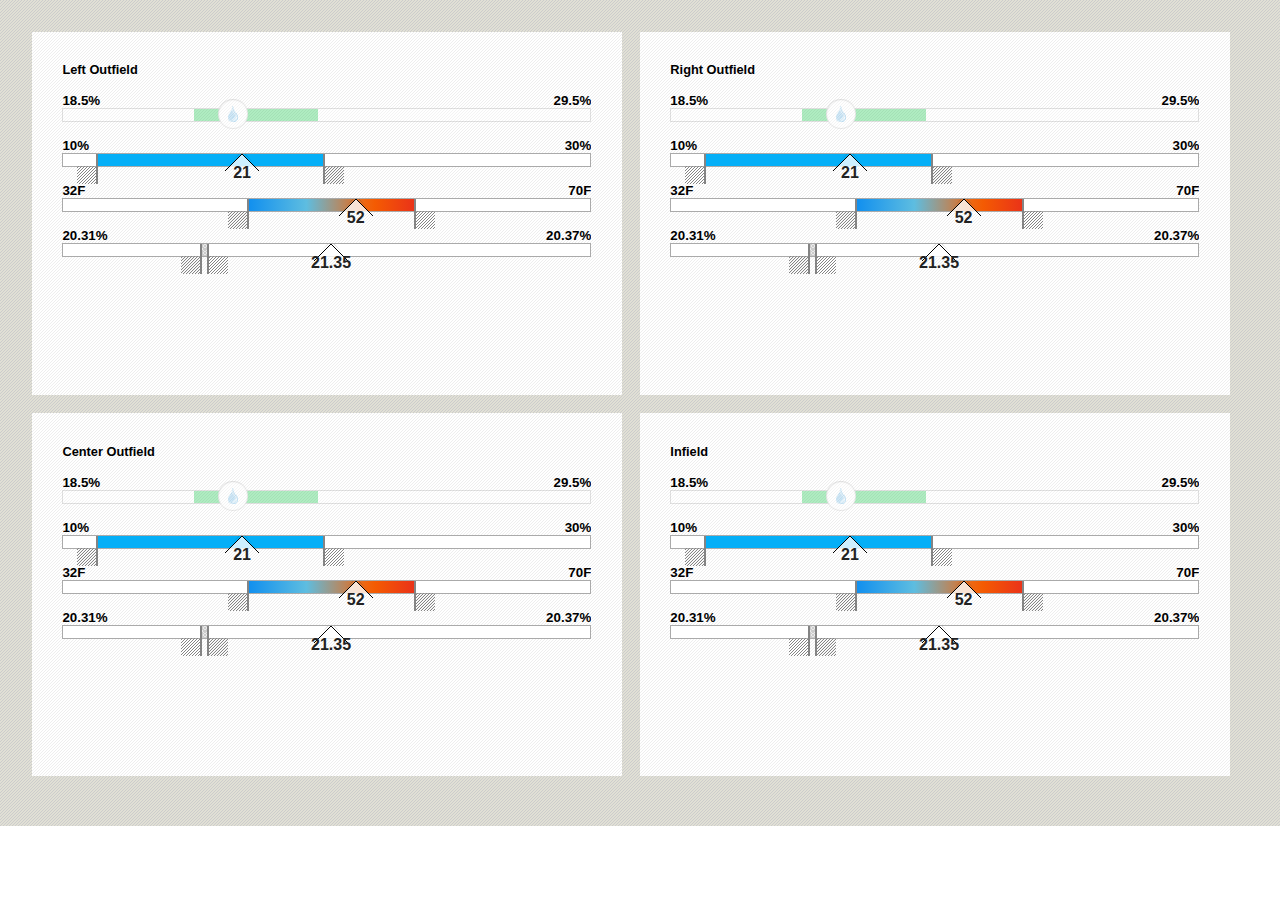
==== thresholds.html @ c93168d0 "first commit" ====
<!DOCTYPE html> 
<html lang='en'> 
<head>
  <meta charset='utf-8' /> 
  <title>charts</title>
  <style type='text/css'>

    body {margin:0; padding: 0;font-size: 100%; font-family: Helvetica, Arial, 'san-serif';}
        
    #container {width: 95%;padding: 2.5% ;background: #ccc url('/images/l_dark.png'); overflow: auto;}
    


    .sensor_thresholds {width: 43.5%;margin: 0 1.5% 1.5% 0; padding: 2.5% 2.5% 10%;background: #eee url('/images/l.png');float:left;}

    @media screen and (max-width: 700px) {
    .sensor_thresholds {width: 95%;margin: 0 0 1.5%; padding: 2.5% 2.5% 10%;float:none;}
    }

    .sensor_thresholds h2 {font-size: .8em; margin: 0;}
    .sensor_thresholds .threshold,
    .sensor_thresholds .controller {margin: 16px 0;}

    .sensor_thresholds input {width: 50%; margin:0; padding: 0;display: block; float:left;border: 0; font-weight: bold;background-color:transparent;}
    .sensor_thresholds .controller_slider input {padding: 0 0 10px;}
    .sensor_thresholds input.below {text-align: left;}
    .sensor_thresholds input.above {text-align: right;}
    .sensor_thresholds .slider {clear:both;}



    /* Slider Colors */
    .sensor_thresholds .moisture_slider .ui-slider-range {background: #05AFF7;}
    .sensor_thresholds .temperature_slider .ui-slider-range {
      background: #d8fbff;
      background: -moz-linear-gradient(left, #d8fbff 0%, #2cc5e0 26%, #c1ea59 52%, #f28500 79%, #e85719 99%);
      background: -webkit-gradient(linear, left top, right top, color-stop(0%,#d8fbff), color-stop(26%,#2cc5e0), color-stop(52%,#c1ea59), color-stop(79%,#f28500), color-stop(99%,#e85719));
      background: -webkit-linear-gradient(left, #d8fbff 0%,#2cc5e0 26%,#c1ea59 52%,#f28500 79%,#e85719 99%);
      background: -o-linear-gradient(left, #d8fbff 0%,#2cc5e0 26%,#c1ea59 52%,#f28500 79%,#e85719 99%);
      background: -ms-linear-gradient(left, #d8fbff 0%,#2cc5e0 26%,#c1ea59 52%,#f28500 79%,#e85719 99%);
      background: linear-gradient(to right, #d8fbff 0%,#2cc5e0 26%,#c1ea59 52%,#f28500 79%,#e85719 99%);
      filter: progid:DXImageTransform.Microsoft.gradient( startColorstr='#d8fbff', endColorstr='#e85719',GradientType=1 );
    }

    .sensor_thresholds .temperature_slider .ui-slider-range {
      background: #108fef;
background: -moz-linear-gradient(left, #108fef 0%, #5ebde0 35%, #ef6610 70%, #f45b02 76%, #ea3219 100%);
background: -webkit-gradient(linear, left top, right top, color-stop(0%,#108fef), color-stop(35%,#5ebde0), color-stop(70%,#ef6610), color-stop(76%,#f45b02), color-stop(100%,#ea3219));
background: -webkit-linear-gradient(left, #108fef 0%,#5ebde0 35%,#ef6610 70%,#f45b02 76%,#ea3219 100%);
background: -o-linear-gradient(left, #108fef 0%,#5ebde0 35%,#ef6610 70%,#f45b02 76%,#ea3219 100%);
background: -ms-linear-gradient(left, #108fef 0%,#5ebde0 35%,#ef6610 70%,#f45b02 76%,#ea3219 100%);
background: linear-gradient(to right, #108fef 0%,#5ebde0 35%,#ef6610 70%,#f45b02 76%,#ea3219 100%);
filter: progid:DXImageTransform.Microsoft.gradient( startColorstr='#108fef', endColorstr='#ea3219',GradientType=1 );

    }
    .sensor_thresholds .temperature_slider {background: rgba(255, 255, 255, 0.95);}
    

    .sensor_thresholds .salinity_slider {background: #fff;}
    .sensor_thresholds .salinity_slider .ui-slider-range {background: #ccc url('/images/salt.png') 0 4px;}

    /* Handle Icons */
    .sensor_thresholds .ui-slider-handle {cursor: move;}
    .sensor_thresholds .controller_slider .ui-slider-handle {
      top: -10px;
      margin-left: -20px;
    }
    .sensor_thresholds .controller_slider .ui-slider-handle {background: transparent url('/images/controller_drop.png') no-repeat;}
    .sensor_thresholds .controller_slider .ui-slider-handle.locked {background: transparent url('/images/controller_drop.png') no-repeat;}
    .sensor_thresholds .ui-slider-horizontal .ui-slider-handle.below {background: transparent url('/images/flag_l.png') no-repeat;}
    .sensor_thresholds .ui-slider-horizontal .ui-slider-handle.above {background: transparent url('/images/flag_r.png') no-repeat;}
    .sensor_thresholds .ui-slider-horizontal .ui-slider-handle.below.on {background: transparent url('/images/flag_l_o.png') no-repeat;}
    .sensor_thresholds .ui-slider-horizontal .ui-slider-handle.above.on {background: transparent url('/images/flag_r_o.png') no-repeat;}

    .sensor_thresholds .controller_slider .range_key {background: #1CC950;height: 12px;text-indent: -9999px; overflow: hidden;}

    /* Range Key */
    .range_key_container {position:relative;border:1px solid #ccc;height: 100px;}
    .range_key {background: #05AFF7;height: 10px;font-size: 8px;color: #fff;text-align:center;}

    /* Value Marker */
    .value_marker {width:40px;height:20px;padding:10px 0 0; font-size: 16px;text-align:center;font-weight: bold;background: url('/images/pinpoint3.png');}

  </style>

  <link rel="stylesheet" href="css/jqueryui.css" />
  <script type='text/javascript' src='/javascripts/inheritence.js'></script>
  <script type='text/javascript' src='/javascripts/jquery.js'></script>
  <script type='text/javascript' src='/javascripts/jquery-ui.js'></script>
  <script type='text/javascript' src='/javascripts/threshold.js'></script>
  <script type="text/javascript">

  $(document).ready(function(){
  
    var thresholds = new Thresholds('.sensor_thresholds');

  })

  </script>

</head>  

<body> 

<div id='container'>

  <div class='sensor_thresholds'>    
    <h2>Left Outfield</h2>

    <div class='controller'>
      <input type="text" class="controller_below below" /><input type="text" class="controller_above above" />
      <div class="controller_slider slider"></div>
    </div>

    <div class='range_key_container' style='display:none'></div>

    
    <div class='moisture_threshold threshold'>
      <input type="text" class="moisture_below below" /><input type="text" class="moisture_above above" />
      <div class="moisture_slider slider"></div>
    </div>

    <div class='temperature_threshold threshold'>
      <input type="text" class="temperature_below below" /><input type="text" class="temperature_above above" />
      <div class="temperature_slider slider"></div>
    </div>

    <div class='salinity_threshold threshold'>
      <input type="text" class="salinity_below below" /><input type="text" class="salinity_above above" />
      <div class="salinity_slider slider"></div>
    </div>

  </div>



  <div class='sensor_thresholds'>    
    <h2>Right Outfield</h2>

    <div class='controller'>
      <input type="text" class="controller_below below" /><input type="text" class="controller_above above" />
      <div class="controller_slider slider"></div>
    </div>

    <div class='range_key_container' style='display:none'></div>

    
    <div class='moisture_threshold threshold'>
      <input type="text" class="moisture_below below" /><input type="text" class="moisture_above above" />
      <div class="moisture_slider slider"></div>
    </div>

    <div class='temperature_threshold threshold'>
      <input type="text" class="temperature_below below" /><input type="text" class="temperature_above above" />
      <div class="temperature_slider slider"></div>
    </div>

    <div class='salinity_threshold threshold'>
      <input type="text" class="salinity_below below" /><input type="text" class="salinity_above above" />
      <div class="salinity_slider slider"></div>
    </div>

  </div>
  


  <div class='sensor_thresholds'>      
    <h2>Center Outfield</h2>

    <div class='controller'>
      <input type="text" class="controller_below below" /><input type="text" class="controller_above above" />
      <div class="controller_slider slider"></div>
    </div>

    <div class='range_key_container' style='display:none'></div>

    
    <div class='moisture_threshold threshold'>
      <input type="text" class="moisture_below below" /><input type="text" class="moisture_above above" />
      <div class="moisture_slider slider"></div>
    </div>

    <div class='temperature_threshold threshold'>
      <input type="text" class="temperature_below below" /><input type="text" class="temperature_above above" />
      <div class="temperature_slider slider"></div>
    </div>

    <div class='salinity_threshold threshold'>
      <input type="text" class="salinity_below below" /><input type="text" class="salinity_above above" />
      <div class="salinity_slider slider"></div>
    </div>

  </div>



  <div class='sensor_thresholds'>    
    
    <h2>Infield</h2>

    <div class='controller'>
      <input type="text" class="controller_below below" /><input type="text" class="controller_above above" />
      <div class="controller_slider slider"></div>
    </div>

    <div class='range_key_container' style='display:none'></div>

    
    <div class='moisture_threshold threshold'>
      <input type="text" class="moisture_below below" /><input type="text" class="moisture_above above" />
      <div class="moisture_slider slider"></div>
    </div>

    <div class='temperature_threshold threshold'>
      <input type="text" class="temperature_below below" /><input type="text" class="temperature_above above" />
      <div class="temperature_slider slider"></div>
    </div>

    <div class='salinity_threshold threshold'>
      <input type="text" class="salinity_below below" /><input type="text" class="salinity_above above" />
      <div class="salinity_slider slider"></div>
    </div>

    
  </div>

 

</div>

</body>

</html>
---- css/jqueryui.css ----
/*! jQuery UI - v1.10.2 - 2013-03-14
* http://jqueryui.com
* Includes: jquery.ui.core.css, jquery.ui.accordion.css, jquery.ui.autocomplete.css, jquery.ui.button.css, jquery.ui.datepicker.css, jquery.ui.dialog.css, jquery.ui.menu.css, jquery.ui.progressbar.css, jquery.ui.resizable.css, jquery.ui.selectable.css, jquery.ui.slider.css, jquery.ui.spinner.css, jquery.ui.tabs.css, jquery.ui.tooltip.css
* To view and modify this theme, visit http://jqueryui.com/themeroller/?ffDefault=Verdana%2CArial%2Csans-serif&fwDefault=normal&fsDefault=1.1em&cornerRadius=4px&bgColorHeader=cccccc&bgTextureHeader=highlight_soft&bgImgOpacityHeader=75&borderColorHeader=aaaaaa&fcHeader=222222&iconColorHeader=222222&bgColorContent=ffffff&bgTextureContent=flat&bgImgOpacityContent=75&borderColorContent=aaaaaa&fcContent=222222&iconColorContent=222222&bgColorDefault=e6e6e6&bgTextureDefault=glass&bgImgOpacityDefault=75&borderColorDefault=d3d3d3&fcDefault=555555&iconColorDefault=888888&bgColorHover=dadada&bgTextureHover=glass&bgImgOpacityHover=75&borderColorHover=999999&fcHover=212121&iconColorHover=454545&bgColorActive=ffffff&bgTextureActive=glass&bgImgOpacityActive=65&borderColorActive=aaaaaa&fcActive=212121&iconColorActive=454545&bgColorHighlight=fbf9ee&bgTextureHighlight=glass&bgImgOpacityHighlight=55&borderColorHighlight=fcefa1&fcHighlight=363636&iconColorHighlight=2e83ff&bgColorError=fef1ec&bgTextureError=glass&bgImgOpacityError=95&borderColorError=cd0a0a&fcError=cd0a0a&iconColorError=cd0a0a&bgColorOverlay=aaaaaa&bgTextureOverlay=flat&bgImgOpacityOverlay=0&opacityOverlay=30&bgColorShadow=aaaaaa&bgTextureShadow=flat&bgImgOpacityShadow=0&opacityShadow=30&thicknessShadow=8px&offsetTopShadow=-8px&offsetLeftShadow=-8px&cornerRadiusShadow=8px
* Copyright 2013 jQuery Foundation and other contributors Licensed MIT */

/* Layout helpers
----------------------------------*/
.ui-helper-hidden {
  display: none;
}
.ui-helper-hidden-accessible {
  border: 0;
  clip: rect(0 0 0 0);
  height: 1px;
  margin: -1px;
  overflow: hidden;
  padding: 0;
  position: absolute;
  width: 1px;
}
.ui-helper-reset {
  margin: 0;
  padding: 0;
  border: 0;
  outline: 0;
  line-height: 1.3;
  text-decoration: none;
  font-size: 100%;
  list-style: none;
}
.ui-helper-clearfix:before,
.ui-helper-clearfix:after {
  content: "";
  display: table;
  border-collapse: collapse;
}
.ui-helper-clearfix:after {
  clear: both;
}
.ui-helper-clearfix {
  min-height: 0; /* support: IE7 */
}
.ui-helper-zfix {
  width: 100%;
  height: 100%;
  top: 0;
  left: 0;
  position: absolute;
  opacity: 0;
  filter:Alpha(Opacity=0);
}

.ui-front {
  z-index: 100;
}


/* Interaction Cues
----------------------------------*/
.ui-state-disabled {
  cursor: default !important;
}


/* Icons
----------------------------------*/

/* states and images */
.ui-icon {
  display: block;
  text-indent: -99999px;
  overflow: hidden;
  background-repeat: no-repeat;
}


/* Misc visuals
----------------------------------*/

/* Overlays */
.ui-widget-overlay {
  position: fixed;
  top: 0;
  left: 0;
  width: 100%;
  height: 100%;
}
.ui-accordion .ui-accordion-header {
  display: block;
  cursor: pointer;
  position: relative;
  margin-top: 2px;
  padding: .5em .5em .5em .7em;
  min-height: 0; /* support: IE7 */
}
.ui-accordion .ui-accordion-icons {
  padding-left: 2.2em;
}
.ui-accordion .ui-accordion-noicons {
  padding-left: .7em;
}
.ui-accordion .ui-accordion-icons .ui-accordion-icons {
  padding-left: 2.2em;
}
.ui-accordion .ui-accordion-header .ui-accordion-header-icon {
  position: absolute;
  left: .5em;
  top: 50%;
  margin-top: -8px;
}
.ui-accordion .ui-accordion-content {
  padding: 1em 2.2em;
  border-top: 0;
  overflow: auto;
}
.ui-autocomplete {
  position: absolute;
  top: 0;
  left: 0;
  cursor: default;
}
.ui-button {
  display: inline-block;
  position: relative;
  padding: 0;
  line-height: normal;
  margin-right: .1em;
  cursor: pointer;
  vertical-align: middle;
  text-align: center;
  overflow: visible; /* removes extra width in IE */
}
.ui-button,
.ui-button:link,
.ui-button:visited,
.ui-button:hover,
.ui-button:active {
  text-decoration: none;
}
/* to make room for the icon, a width needs to be set here */
.ui-button-icon-only {
  width: 2.2em;
}
/* button elements seem to need a little more width */
button.ui-button-icon-only {
  width: 2.4em;
}
.ui-button-icons-only {
  width: 3.4em;
}
button.ui-button-icons-only {
  width: 3.7em;
}

/* button text element */
.ui-button .ui-button-text {
  display: block;
  line-height: normal;
}
.ui-button-text-only .ui-button-text {
  padding: .4em 1em;
}
.ui-button-icon-only .ui-button-text,
.ui-button-icons-only .ui-button-text {
  padding: .4em;
  text-indent: -9999999px;
}
.ui-button-text-icon-primary .ui-button-text,
.ui-button-text-icons .ui-button-text {
  padding: .4em 1em .4em 2.1em;
}
.ui-button-text-icon-secondary .ui-button-text,
.ui-button-text-icons .ui-button-text {
  padding: .4em 2.1em .4em 1em;
}
.ui-button-text-icons .ui-button-text {
  padding-left: 2.1em;
  padding-right: 2.1em;
}
/* no icon support for input elements, provide padding by default */
input.ui-button {
  padding: .4em 1em;
}

/* button icon element(s) */
.ui-button-icon-only .ui-icon,
.ui-button-text-icon-primary .ui-icon,
.ui-button-text-icon-secondary .ui-icon,
.ui-button-text-icons .ui-icon,
.ui-button-icons-only .ui-icon {
  position: absolute;
  top: 50%;
  margin-top: -8px;
}
.ui-button-icon-only .ui-icon {
  left: 50%;
  margin-left: -8px;
}
.ui-button-text-icon-primary .ui-button-icon-primary,
.ui-button-text-icons .ui-button-icon-primary,
.ui-button-icons-only .ui-button-icon-primary {
  left: .5em;
}
.ui-button-text-icon-secondary .ui-button-icon-secondary,
.ui-button-text-icons .ui-button-icon-secondary,
.ui-button-icons-only .ui-button-icon-secondary {
  right: .5em;
}

/* button sets */
.ui-buttonset {
  margin-right: 7px;
}
.ui-buttonset .ui-button {
  margin-left: 0;
  margin-right: -.3em;
}

/* workarounds */
/* reset extra padding in Firefox, see h5bp.com/l */
input.ui-button::-moz-focus-inner,
button.ui-button::-moz-focus-inner {
  border: 0;
  padding: 0;
}
.ui-datepicker {
  width: 17em;
  padding: .2em .2em 0;
  display: none;
}
.ui-datepicker .ui-datepicker-header {
  position: relative;
  padding: .2em 0;
}
.ui-datepicker .ui-datepicker-prev,
.ui-datepicker .ui-datepicker-next {
  position: absolute;
  top: 2px;
  width: 1.8em;
  height: 1.8em;
}
.ui-datepicker .ui-datepicker-prev-hover,
.ui-datepicker .ui-datepicker-next-hover {
  top: 1px;
}
.ui-datepicker .ui-datepicker-prev {
  left: 2px;
}
.ui-datepicker .ui-datepicker-next {
  right: 2px;
}
.ui-datepicker .ui-datepicker-prev-hover {
  left: 1px;
}
.ui-datepicker .ui-datepicker-next-hover {
  right: 1px;
}
.ui-datepicker .ui-datepicker-prev span,
.ui-datepicker .ui-datepicker-next span {
  display: block;
  position: absolute;
  left: 50%;
  margin-left: -8px;
  top: 50%;
  margin-top: -8px;
}
.ui-datepicker .ui-datepicker-title {
  margin: 0 2.3em;
  line-height: 1.8em;
  text-align: center;
}
.ui-datepicker .ui-datepicker-title select {
  font-size: 1em;
  margin: 1px 0;
}
.ui-datepicker select.ui-datepicker-month-year {
  width: 100%;
}
.ui-datepicker select.ui-datepicker-month,
.ui-datepicker select.ui-datepicker-year {
  width: 49%;
}
.ui-datepicker table {
  width: 100%;
  font-size: .9em;
  border-collapse: collapse;
  margin: 0 0 .4em;
}
.ui-datepicker th {
  padding: .7em .3em;
  text-align: center;
  font-weight: bold;
  border: 0;
}
.ui-datepicker td {
  border: 0;
  padding: 1px;
}
.ui-datepicker td span,
.ui-datepicker td a {
  display: block;
  padding: .2em;
  text-align: right;
  text-decoration: none;
}
.ui-datepicker .ui-datepicker-buttonpane {
  background-image: none;
  margin: .7em 0 0 0;
  padding: 0 .2em;
  border-left: 0;
  border-right: 0;
  border-bottom: 0;
}
.ui-datepicker .ui-datepicker-buttonpane button {
  float: right;
  margin: .5em .2em .4em;
  cursor: pointer;
  padding: .2em .6em .3em .6em;
  width: auto;
  overflow: visible;
}
.ui-datepicker .ui-datepicker-buttonpane button.ui-datepicker-current {
  float: left;
}

/* with multiple calendars */
.ui-datepicker.ui-datepicker-multi {
  width: auto;
}
.ui-datepicker-multi .ui-datepicker-group {
  float: left;
}
.ui-datepicker-multi .ui-datepicker-group table {
  width: 95%;
  margin: 0 auto .4em;
}
.ui-datepicker-multi-2 .ui-datepicker-group {
  width: 50%;
}
.ui-datepicker-multi-3 .ui-datepicker-group {
  width: 33.3%;
}
.ui-datepicker-multi-4 .ui-datepicker-group {
  width: 25%;
}
.ui-datepicker-multi .ui-datepicker-group-last .ui-datepicker-header,
.ui-datepicker-multi .ui-datepicker-group-middle .ui-datepicker-header {
  border-left-width: 0;
}
.ui-datepicker-multi .ui-datepicker-buttonpane {
  clear: left;
}
.ui-datepicker-row-break {
  clear: both;
  width: 100%;
  font-size: 0;
}

/* RTL support */
.ui-datepicker-rtl {
  direction: rtl;
}
.ui-datepicker-rtl .ui-datepicker-prev {
  right: 2px;
  left: auto;
}
.ui-datepicker-rtl .ui-datepicker-next {
  left: 2px;
  right: auto;
}
.ui-datepicker-rtl .ui-datepicker-prev:hover {
  right: 1px;
  left: auto;
}
.ui-datepicker-rtl .ui-datepicker-next:hover {
  left: 1px;
  right: auto;
}
.ui-datepicker-rtl .ui-datepicker-buttonpane {
  clear: right;
}
.ui-datepicker-rtl .ui-datepicker-buttonpane button {
  float: left;
}
.ui-datepicker-rtl .ui-datepicker-buttonpane button.ui-datepicker-current,
.ui-datepicker-rtl .ui-datepicker-group {
  float: right;
}
.ui-datepicker-rtl .ui-datepicker-group-last .ui-datepicker-header,
.ui-datepicker-rtl .ui-datepicker-group-middle .ui-datepicker-header {
  border-right-width: 0;
  border-left-width: 1px;
}
.ui-dialog {
  position: absolute;
  top: 0;
  left: 0;
  padding: .2em;
  outline: 0;
}
.ui-dialog .ui-dialog-titlebar {
  padding: .4em 1em;
  position: relative;
}
.ui-dialog .ui-dialog-title {
  float: left;
  margin: .1em 0;
  white-space: nowrap;
  width: 90%;
  overflow: hidden;
  text-overflow: ellipsis;
}
.ui-dialog .ui-dialog-titlebar-close {
  position: absolute;
  right: .3em;
  top: 50%;
  width: 21px;
  margin: -10px 0 0 0;
  padding: 1px;
  height: 20px;
}
.ui-dialog .ui-dialog-content {
  position: relative;
  border: 0;
  padding: .5em 1em;
  background: none;
  overflow: auto;
}
.ui-dialog .ui-dialog-buttonpane {
  text-align: left;
  border-width: 1px 0 0 0;
  background-image: none;
  margin-top: .5em;
  padding: .3em 1em .5em .4em;
}
.ui-dialog .ui-dialog-buttonpane .ui-dialog-buttonset {
  float: right;
}
.ui-dialog .ui-dialog-buttonpane button {
  margin: .5em .4em .5em 0;
  cursor: pointer;
}
.ui-dialog .ui-resizable-se {
  width: 12px;
  height: 12px;
  right: -5px;
  bottom: -5px;
  background-position: 16px 16px;
}
.ui-draggable .ui-dialog-titlebar {
  cursor: move;
}
.ui-menu {
  list-style: none;
  padding: 2px;
  margin: 0;
  display: block;
  outline: none;
}
.ui-menu .ui-menu {
  margin-top: -3px;
  position: absolute;
}
.ui-menu .ui-menu-item {
  margin: 0;
  padding: 0;
  width: 100%;
}
.ui-menu .ui-menu-divider {
  margin: 5px -2px 5px -2px;
  height: 0;
  font-size: 0;
  line-height: 0;
  border-width: 1px 0 0 0;
}
.ui-menu .ui-menu-item a {
  text-decoration: none;
  display: block;
  padding: 2px .4em;
  line-height: 1.5;
  min-height: 0; /* support: IE7 */
  font-weight: normal;
}
.ui-menu .ui-menu-item a.ui-state-focus,
.ui-menu .ui-menu-item a.ui-state-active {
  font-weight: normal;
  margin: -1px;
}

.ui-menu .ui-state-disabled {
  font-weight: normal;
  margin: .4em 0 .2em;
  line-height: 1.5;
}
.ui-menu .ui-state-disabled a {
  cursor: default;
}

/* icon support */
.ui-menu-icons {
  position: relative;
}
.ui-menu-icons .ui-menu-item a {
  position: relative;
  padding-left: 2em;
}

/* left-aligned */
.ui-menu .ui-icon {
  position: absolute;
  top: .2em;
  left: .2em;
}

/* right-aligned */
.ui-menu .ui-menu-icon {
  position: static;
  float: right;
}
.ui-progressbar {
  height: 2em;
  text-align: left;
  overflow: hidden;
}
.ui-progressbar .ui-progressbar-value {
  margin: -1px;
  height: 100%;
}
.ui-progressbar .ui-progressbar-overlay {
  background: url("images/animated-overlay.gif");
  height: 100%;
  filter: alpha(opacity=25);
  opacity: 0.25;
}
.ui-progressbar-indeterminate .ui-progressbar-value {
  background-image: none;
}
.ui-resizable {
  position: relative;
}
.ui-resizable-handle {
  position: absolute;
  font-size: 0.1px;
  display: block;
}
.ui-resizable-disabled .ui-resizable-handle,
.ui-resizable-autohide .ui-resizable-handle {
  display: none;
}
.ui-resizable-n {
  cursor: n-resize;
  height: 7px;
  width: 100%;
  top: -5px;
  left: 0;
}
.ui-resizable-s {
  cursor: s-resize;
  height: 7px;
  width: 100%;
  bottom: -5px;
  left: 0;
}
.ui-resizable-e {
  cursor: e-resize;
  width: 7px;
  right: -5px;
  top: 0;
  height: 100%;
}
.ui-resizable-w {
  cursor: w-resize;
  width: 7px;
  left: -5px;
  top: 0;
  height: 100%;
}
.ui-resizable-se {
  cursor: se-resize;
  width: 12px;
  height: 12px;
  right: 1px;
  bottom: 1px;
}
.ui-resizable-sw {
  cursor: sw-resize;
  width: 9px;
  height: 9px;
  left: -5px;
  bottom: -5px;
}
.ui-resizable-nw {
  cursor: nw-resize;
  width: 9px;
  height: 9px;
  left: -5px;
  top: -5px;
}
.ui-resizable-ne {
  cursor: ne-resize;
  width: 9px;
  height: 9px;
  right: -5px;
  top: -5px;
}
.ui-selectable-helper {
  position: absolute;
  z-index: 100;
  border: 1px dotted black;
}
.ui-slider {
  position: relative;
  text-align: left;
}
.ui-slider .ui-slider-handle {
  position: absolute;
  z-index: 2;
  width: 40px;
  height: 30px;
  cursor: move;
  cursor: ew-resize;
}
.ui-slider .ui-slider-range {
  position: absolute;
  z-index: 1;
  font-size: .7em;
  display: block;
  border: 0;
  background-position: 0 0;
}

/* For IE8 - See #6727 */
.ui-slider.ui-state-disabled .ui-slider-handle,
.ui-slider.ui-state-disabled .ui-slider-range {
  filter: inherit;
}

.ui-slider-horizontal {
  height: 12px;
}
.ui-slider-horizontal .ui-slider-handle {
  top: 0;
  margin-left: -20px;
}
.ui-slider-horizontal .ui-slider-range {
  top: 0;
  height: 100%;
}
.ui-slider-horizontal .ui-slider-range-min {
  left: 0;
}
.ui-slider-horizontal .ui-slider-range-max {
  right: 0;
}

.ui-slider-vertical {
  width: .8em;
  height: 100px;
}
.ui-slider-vertical .ui-slider-handle {
  left: -.3em;
  margin-left: 0;
  margin-bottom: -.6em;
}
.ui-slider-vertical .ui-slider-range {
  left: 0;
  width: 100%;
}
.ui-slider-vertical .ui-slider-range-min {
  bottom: 0;
}
.ui-slider-vertical .ui-slider-range-max {
  top: 0;
}
.ui-spinner {
  position: relative;
  display: inline-block;
  overflow: hidden;
  padding: 0;
  vertical-align: middle;
}
.ui-spinner-input {
  border: none;
  background: none;
  color: inherit;
  padding: 0;
  margin: .2em 0;
  vertical-align: middle;
  margin-left: .4em;
  margin-right: 22px;
}
.ui-spinner-button {
  width: 16px;
  height: 50%;
  font-size: .5em;
  padding: 0;
  margin: 0;
  text-align: center;
  position: absolute;
  cursor: default;
  display: block;
  overflow: hidden;
  right: 0;
}
/* more specificity required here to overide default borders */
.ui-spinner a.ui-spinner-button {
  border-top: none;
  border-bottom: none;
  border-right: none;
}
/* vertical centre icon */
.ui-spinner .ui-icon {
  position: absolute;
  margin-top: -8px;
  top: 50%;
  left: 0;
}
.ui-spinner-up {
  top: 0;
}
.ui-spinner-down {
  bottom: 0;
}

/* TR overrides */
.ui-spinner .ui-icon-triangle-1-s {
  /* need to fix icons sprite */
  background-position: -65px -16px;
}
.ui-tabs {
  position: relative;/* position: relative prevents IE scroll bug (element with position: relative inside container with overflow: auto appear as "fixed") */
  padding: .2em;
}
.ui-tabs .ui-tabs-nav {
  margin: 0;
  padding: .2em .2em 0;
}
.ui-tabs .ui-tabs-nav li {
  list-style: none;
  float: left;
  position: relative;
  top: 0;
  margin: 1px .2em 0 0;
  border-bottom-width: 0;
  padding: 0;
  white-space: nowrap;
}
.ui-tabs .ui-tabs-nav li a {
  float: left;
  padding: .5em 1em;
  text-decoration: none;
}
.ui-tabs .ui-tabs-nav li.ui-tabs-active {
  margin-bottom: -1px;
  padding-bottom: 1px;
}
.ui-tabs .ui-tabs-nav li.ui-tabs-active a,
.ui-tabs .ui-tabs-nav li.ui-state-disabled a,
.ui-tabs .ui-tabs-nav li.ui-tabs-loading a {
  cursor: text;
}
.ui-tabs .ui-tabs-nav li a, /* first selector in group seems obsolete, but required to overcome bug in Opera applying cursor: text overall if defined elsewhere... */
.ui-tabs-collapsible .ui-tabs-nav li.ui-tabs-active a {
  cursor: pointer;
}
.ui-tabs .ui-tabs-panel {
  display: block;
  border-width: 0;
  padding: 1em 1.4em;
  background: none;
}
.ui-tooltip {
  padding: 8px;
  position: absolute;
  z-index: 9999;
  max-width: 300px;
  -webkit-box-shadow: 0 0 5px #aaa;
  box-shadow: 0 0 5px #aaa;
}
body .ui-tooltip {
  border-width: 2px;
}

/* Component containers
----------------------------------*/
.ui-widget {
  font-family: Verdana,Arial,sans-serif;
  font-size: 1.1em;
}
.ui-widget .ui-widget {
  font-size: 1em;
}
.ui-widget input,
.ui-widget select,
.ui-widget textarea,
.ui-widget button {
  font-family: Verdana,Arial,sans-serif;
  font-size: 1em;
}
.ui-widget-content {
  border: 1px solid #aaaaaa;
  background: #ffffff url(images/ui-bg_flat_75_ffffff_40x100.png) 50% 50% repeat-x;
  color: #222222;
}
.ui-widget-content a {
  color: #222222;
}
.ui-widget-header {
  border: 1px solid #aaaaaa;
  background: #eeeeee repeat-x;
  color: #222222;
  font-weight: bold;
}
.ui-widget-header a {
  color: #222222;
}

/* Interaction states
----------------------------------*/
.ui-state-default,
.ui-widget-content .ui-state-default,
.ui-widget-header .ui-state-default {
  border: 0px solid #d3d3d3;
  background: #e6e6e6 repeat-x;
  font-weight: normal;
  color: #555555;
}
.ui-state-default a,
.ui-state-default a:link,
.ui-state-default a:visited {
  color: #555555;
  text-decoration: none;
}
.ui-state-hover,
.ui-widget-content .ui-state-hover,
.ui-widget-header .ui-state-hover,
.ui-state-focus,
.ui-widget-content .ui-state-focus,
.ui-widget-header .ui-state-focus {
  border: 0px solid #999999;
  background: #dadada url(images/ui-bg_glass_75_dadada_1x400.png) 50% 50% repeat-x;
  font-weight: normal;
  color: #212121;
}
.ui-state-hover a,
.ui-state-hover a:hover,
.ui-state-hover a:link,
.ui-state-hover a:visited {
  color: #212121;
  text-decoration: none;
}
.ui-state-active,
.ui-widget-content .ui-state-active,
.ui-widget-header .ui-state-active {
  border: 0px solid #aaaaaa;
  background: #ffffff url(images/ui-bg_glass_65_ffffff_1x400.png) 50% 50% repeat-x;
  font-weight: normal;
  color: #212121;
}
.ui-state-active a,
.ui-state-active a:link,
.ui-state-active a:visited {
  color: #212121;
  text-decoration: none;
}

/* Interaction Cues
----------------------------------*/
.ui-state-highlight,
.ui-widget-content .ui-state-highlight,
.ui-widget-header .ui-state-highlight {
  border: 0px solid #fcefa1;
  background: #fbf9ee url(images/ui-bg_glass_55_fbf9ee_1x400.png) 50% 50% repeat-x;
  color: #363636;
}
.ui-state-highlight a,
.ui-widget-content .ui-state-highlight a,
.ui-widget-header .ui-state-highlight a {
  color: #363636;
}
.ui-state-error,
.ui-widget-content .ui-state-error,
.ui-widget-header .ui-state-error {
  border: 0px solid #cd0a0a;
  background: #fef1ec url(images/ui-bg_glass_95_fef1ec_1x400.png) 50% 50% repeat-x;
  color: #cd0a0a;
}
.ui-state-error a,
.ui-widget-content .ui-state-error a,
.ui-widget-header .ui-state-error a {
  color: #cd0a0a;
}
.ui-state-error-text,
.ui-widget-content .ui-state-error-text,
.ui-widget-header .ui-state-error-text {
  color: #cd0a0a;
}
.ui-priority-primary,
.ui-widget-content .ui-priority-primary,
.ui-widget-header .ui-priority-primary {
  font-weight: bold;
}
.ui-priority-secondary,
.ui-widget-content .ui-priority-secondary,
.ui-widget-header .ui-priority-secondary {
  opacity: .7;
  filter:Alpha(Opacity=70);
  font-weight: normal;
}
.ui-state-disabled,
.ui-widget-content .ui-state-disabled,
.ui-widget-header .ui-state-disabled {
  opacity: .35;
  filter:Alpha(Opacity=35);
  background-image: none;
}
.ui-state-disabled .ui-icon {
  filter:Alpha(Opacity=35); /* For IE8 - See #6059 */
}

/* Icons
----------------------------------*/

/* states and images */
.ui-icon {
  width: 16px;
  height: 16px;
}
.ui-icon,
.ui-widget-content .ui-icon {
  background-image: url(images/ui-icons_222222_256x240.png);
}
.ui-widget-header .ui-icon {
  background-image: url(images/ui-icons_222222_256x240.png);
}
.ui-state-default .ui-icon {
  background-image: url(images/ui-icons_888888_256x240.png);
}
.ui-state-hover .ui-icon,
.ui-state-focus .ui-icon {
  background-image: url(images/ui-icons_454545_256x240.png);
}
.ui-state-active .ui-icon {
  background-image: url(images/ui-icons_454545_256x240.png);
}
.ui-state-highlight .ui-icon {
  background-image: url(images/ui-icons_2e83ff_256x240.png);
}
.ui-state-error .ui-icon,
.ui-state-error-text .ui-icon {
  background-image: url(images/ui-icons_cd0a0a_256x240.png);
}

/* positioning */
.ui-icon-blank { background-position: 16px 16px; }
.ui-icon-carat-1-n { background-position: 0 0; }
.ui-icon-carat-1-ne { background-position: -16px 0; }
.ui-icon-carat-1-e { background-position: -32px 0; }
.ui-icon-carat-1-se { background-position: -48px 0; }
.ui-icon-carat-1-s { background-position: -64px 0; }
.ui-icon-carat-1-sw { background-position: -80px 0; }
.ui-icon-carat-1-w { background-position: -96px 0; }
.ui-icon-carat-1-nw { background-position: -112px 0; }
.ui-icon-carat-2-n-s { background-position: -128px 0; }
.ui-icon-carat-2-e-w { background-position: -144px 0; }
.ui-icon-triangle-1-n { background-position: 0 -16px; }
.ui-icon-triangle-1-ne { background-position: -16px -16px; }
.ui-icon-triangle-1-e { background-position: -32px -16px; }
.ui-icon-triangle-1-se { background-position: -48px -16px; }
.ui-icon-triangle-1-s { background-position: -64px -16px; }
.ui-icon-triangle-1-sw { background-position: -80px -16px; }
.ui-icon-triangle-1-w { background-position: -96px -16px; }
.ui-icon-triangle-1-nw { background-position: -112px -16px; }
.ui-icon-triangle-2-n-s { background-position: -128px -16px; }
.ui-icon-triangle-2-e-w { background-position: -144px -16px; }
.ui-icon-arrow-1-n { background-position: 0 -32px; }
.ui-icon-arrow-1-ne { background-position: -16px -32px; }
.ui-icon-arrow-1-e { background-position: -32px -32px; }
.ui-icon-arrow-1-se { background-position: -48px -32px; }
.ui-icon-arrow-1-s { background-position: -64px -32px; }
.ui-icon-arrow-1-sw { background-position: -80px -32px; }
.ui-icon-arrow-1-w { background-position: -96px -32px; }
.ui-icon-arrow-1-nw { background-position: -112px -32px; }
.ui-icon-arrow-2-n-s { background-position: -128px -32px; }
.ui-icon-arrow-2-ne-sw { background-position: -144px -32px; }
.ui-icon-arrow-2-e-w { background-position: -160px -32px; }
.ui-icon-arrow-2-se-nw { background-position: -176px -32px; }
.ui-icon-arrowstop-1-n { background-position: -192px -32px; }
.ui-icon-arrowstop-1-e { background-position: -208px -32px; }
.ui-icon-arrowstop-1-s { background-position: -224px -32px; }
.ui-icon-arrowstop-1-w { background-position: -240px -32px; }
.ui-icon-arrowthick-1-n { background-position: 0 -48px; }
.ui-icon-arrowthick-1-ne { background-position: -16px -48px; }
.ui-icon-arrowthick-1-e { background-position: -32px -48px; }
.ui-icon-arrowthick-1-se { background-position: -48px -48px; }
.ui-icon-arrowthick-1-s { background-position: -64px -48px; }
.ui-icon-arrowthick-1-sw { background-position: -80px -48px; }
.ui-icon-arrowthick-1-w { background-position: -96px -48px; }
.ui-icon-arrowthick-1-nw { background-position: -112px -48px; }
.ui-icon-arrowthick-2-n-s { background-position: -128px -48px; }
.ui-icon-arrowthick-2-ne-sw { background-position: -144px -48px; }
.ui-icon-arrowthick-2-e-w { background-position: -160px -48px; }
.ui-icon-arrowthick-2-se-nw { background-position: -176px -48px; }
.ui-icon-arrowthickstop-1-n { background-position: -192px -48px; }
.ui-icon-arrowthickstop-1-e { background-position: -208px -48px; }
.ui-icon-arrowthickstop-1-s { background-position: -224px -48px; }
.ui-icon-arrowthickstop-1-w { background-position: -240px -48px; }
.ui-icon-arrowreturnthick-1-w { background-position: 0 -64px; }
.ui-icon-arrowreturnthick-1-n { background-position: -16px -64px; }
.ui-icon-arrowreturnthick-1-e { background-position: -32px -64px; }
.ui-icon-arrowreturnthick-1-s { background-position: -48px -64px; }
.ui-icon-arrowreturn-1-w { background-position: -64px -64px; }
.ui-icon-arrowreturn-1-n { background-position: -80px -64px; }
.ui-icon-arrowreturn-1-e { background-position: -96px -64px; }
.ui-icon-arrowreturn-1-s { background-position: -112px -64px; }
.ui-icon-arrowrefresh-1-w { background-position: -128px -64px; }
.ui-icon-arrowrefresh-1-n { background-position: -144px -64px; }
.ui-icon-arrowrefresh-1-e { background-position: -160px -64px; }
.ui-icon-arrowrefresh-1-s { background-position: -176px -64px; }
.ui-icon-arrow-4 { background-position: 0 -80px; }
.ui-icon-arrow-4-diag { background-position: -16px -80px; }
.ui-icon-extlink { background-position: -32px -80px; }
.ui-icon-newwin { background-position: -48px -80px; }
.ui-icon-refresh { background-position: -64px -80px; }
.ui-icon-shuffle { background-position: -80px -80px; }
.ui-icon-transfer-e-w { background-position: -96px -80px; }
.ui-icon-transferthick-e-w { background-position: -112px -80px; }
.ui-icon-folder-collapsed { background-position: 0 -96px; }
.ui-icon-folder-open { background-position: -16px -96px; }
.ui-icon-document { background-position: -32px -96px; }
.ui-icon-document-b { background-position: -48px -96px; }
.ui-icon-note { background-position: -64px -96px; }
.ui-icon-mail-closed { background-position: -80px -96px; }
.ui-icon-mail-open { background-position: -96px -96px; }
.ui-icon-suitcase { background-position: -112px -96px; }
.ui-icon-comment { background-position: -128px -96px; }
.ui-icon-person { background-position: -144px -96px; }
.ui-icon-print { background-position: -160px -96px; }
.ui-icon-trash { background-position: -176px -96px; }
.ui-icon-locked { background-position: -192px -96px; }
.ui-icon-unlocked { background-position: -208px -96px; }
.ui-icon-bookmark { background-position: -224px -96px; }
.ui-icon-tag { background-position: -240px -96px; }
.ui-icon-home { background-position: 0 -112px; }
.ui-icon-flag { background-position: -16px -112px; }
.ui-icon-calendar { background-position: -32px -112px; }
.ui-icon-cart { background-position: -48px -112px; }
.ui-icon-pencil { background-position: -64px -112px; }
.ui-icon-clock { background-position: -80px -112px; }
.ui-icon-disk { background-position: -96px -112px; }
.ui-icon-calculator { background-position: -112px -112px; }
.ui-icon-zoomin { background-position: -128px -112px; }
.ui-icon-zoomout { background-position: -144px -112px; }
.ui-icon-search { background-position: -160px -112px; }
.ui-icon-wrench { background-position: -176px -112px; }
.ui-icon-gear { background-position: -192px -112px; }
.ui-icon-heart { background-position: -208px -112px; }
.ui-icon-star { background-position: -224px -112px; }
.ui-icon-link { background-position: -240px -112px; }
.ui-icon-cancel { background-position: 0 -128px; }
.ui-icon-plus { background-position: -16px -128px; }
.ui-icon-plusthick { background-position: -32px -128px; }
.ui-icon-minus { background-position: -48px -128px; }
.ui-icon-minusthick { background-position: -64px -128px; }
.ui-icon-close { background-position: -80px -128px; }
.ui-icon-closethick { background-position: -96px -128px; }
.ui-icon-key { background-position: -112px -128px; }
.ui-icon-lightbulb { background-position: -128px -128px; }
.ui-icon-scissors { background-position: -144px -128px; }
.ui-icon-clipboard { background-position: -160px -128px; }
.ui-icon-copy { background-position: -176px -128px; }
.ui-icon-contact { background-position: -192px -128px; }
.ui-icon-image { background-position: -208px -128px; }
.ui-icon-video { background-position: -224px -128px; }
.ui-icon-script { background-position: -240px -128px; }
.ui-icon-alert { background-position: 0 -144px; }
.ui-icon-info { background-position: -16px -144px; }
.ui-icon-notice { background-position: -32px -144px; }
.ui-icon-help { background-position: -48px -144px; }
.ui-icon-check { background-position: -64px -144px; }
.ui-icon-bullet { background-position: -80px -144px; }
.ui-icon-radio-on { background-position: -96px -144px; }
.ui-icon-radio-off { background-position: -112px -144px; }
.ui-icon-pin-w { background-position: -128px -144px; }
.ui-icon-pin-s { background-position: -144px -144px; }
.ui-icon-play { background-position: 0 -160px; }
.ui-icon-pause { background-position: -16px -160px; }
.ui-icon-seek-next { background-position: -32px -160px; }
.ui-icon-seek-prev { background-position: -48px -160px; }
.ui-icon-seek-end { background-position: -64px -160px; }
.ui-icon-seek-start { background-position: -80px -160px; }
/* ui-icon-seek-first is deprecated, use ui-icon-seek-start instead */
.ui-icon-seek-first { background-position: -80px -160px; }
.ui-icon-stop { background-position: -96px -160px; }
.ui-icon-eject { background-position: -112px -160px; }
.ui-icon-volume-off { background-position: -128px -160px; }
.ui-icon-volume-on { background-position: -144px -160px; }
.ui-icon-power { background-position: 0 -176px; }
.ui-icon-signal-diag { background-position: -16px -176px; }
.ui-icon-signal { background-position: -32px -176px; }
.ui-icon-battery-0 { background-position: -48px -176px; }
.ui-icon-battery-1 { background-position: -64px -176px; }
.ui-icon-battery-2 { background-position: -80px -176px; }
.ui-icon-battery-3 { background-position: -96px -176px; }
.ui-icon-circle-plus { background-position: 0 -192px; }
.ui-icon-circle-minus { background-position: -16px -192px; }
.ui-icon-circle-close { background-position: -32px -192px; }
.ui-icon-circle-triangle-e { background-position: -48px -192px; }
.ui-icon-circle-triangle-s { background-position: -64px -192px; }
.ui-icon-circle-triangle-w { background-position: -80px -192px; }
.ui-icon-circle-triangle-n { background-position: -96px -192px; }
.ui-icon-circle-arrow-e { background-position: -112px -192px; }
.ui-icon-circle-arrow-s { background-position: -128px -192px; }
.ui-icon-circle-arrow-w { background-position: -144px -192px; }
.ui-icon-circle-arrow-n { background-position: -160px -192px; }
.ui-icon-circle-zoomin { background-position: -176px -192px; }
.ui-icon-circle-zoomout { background-position: -192px -192px; }
.ui-icon-circle-check { background-position: -208px -192px; }
.ui-icon-circlesmall-plus { background-position: 0 -208px; }
.ui-icon-circlesmall-minus { background-position: -16px -208px; }
.ui-icon-circlesmall-close { background-position: -32px -208px; }
.ui-icon-squaresmall-plus { background-position: -48px -208px; }
.ui-icon-squaresmall-minus { background-position: -64px -208px; }
.ui-icon-squaresmall-close { background-position: -80px -208px; }
.ui-icon-grip-dotted-vertical { background-position: 0 -224px; }
.ui-icon-grip-dotted-horizontal { background-position: -16px -224px; }
.ui-icon-grip-solid-vertical { background-position: -32px -224px; }
.ui-icon-grip-solid-horizontal { background-position: -48px -224px; }
.ui-icon-gripsmall-diagonal-se { background-position: -64px -224px; }
.ui-icon-grip-diagonal-se { background-position: -80px -224px; }


/* Misc visuals
----------------------------------*/

/* Corner radius */
.ui-corner-all,
.ui-corner-top,
.ui-corner-left,
.ui-corner-tl {
  border-top-left-radius: 0px;
}
.ui-corner-all,
.ui-corner-top,
.ui-corner-right,
.ui-corner-tr {
  border-top-right-radius: 0px;
}
.ui-corner-all,
.ui-corner-bottom,
.ui-corner-left,
.ui-corner-bl {
  border-bottom-left-radius: 0px;
}
.ui-corner-all,
.ui-corner-bottom,
.ui-corner-right,
.ui-corner-br {
  border-bottom-right-radius: 0px;
}

/* Overlays */
.ui-widget-overlay {
  background: #aaaaaa url(images/ui-bg_flat_0_aaaaaa_40x100.png) 50% 50% repeat-x;
  opacity: .3;
  filter: Alpha(Opacity=30);
}
.ui-widget-shadow {
  margin: -8px 0 0 -8px;
  padding: 8px;
  background: #aaaaaa url(images/ui-bg_flat_0_aaaaaa_40x100.png) 50% 50% repeat-x;
  opacity: .3;
  filter: Alpha(Opacity=30);
  border-radius: 8px;
}
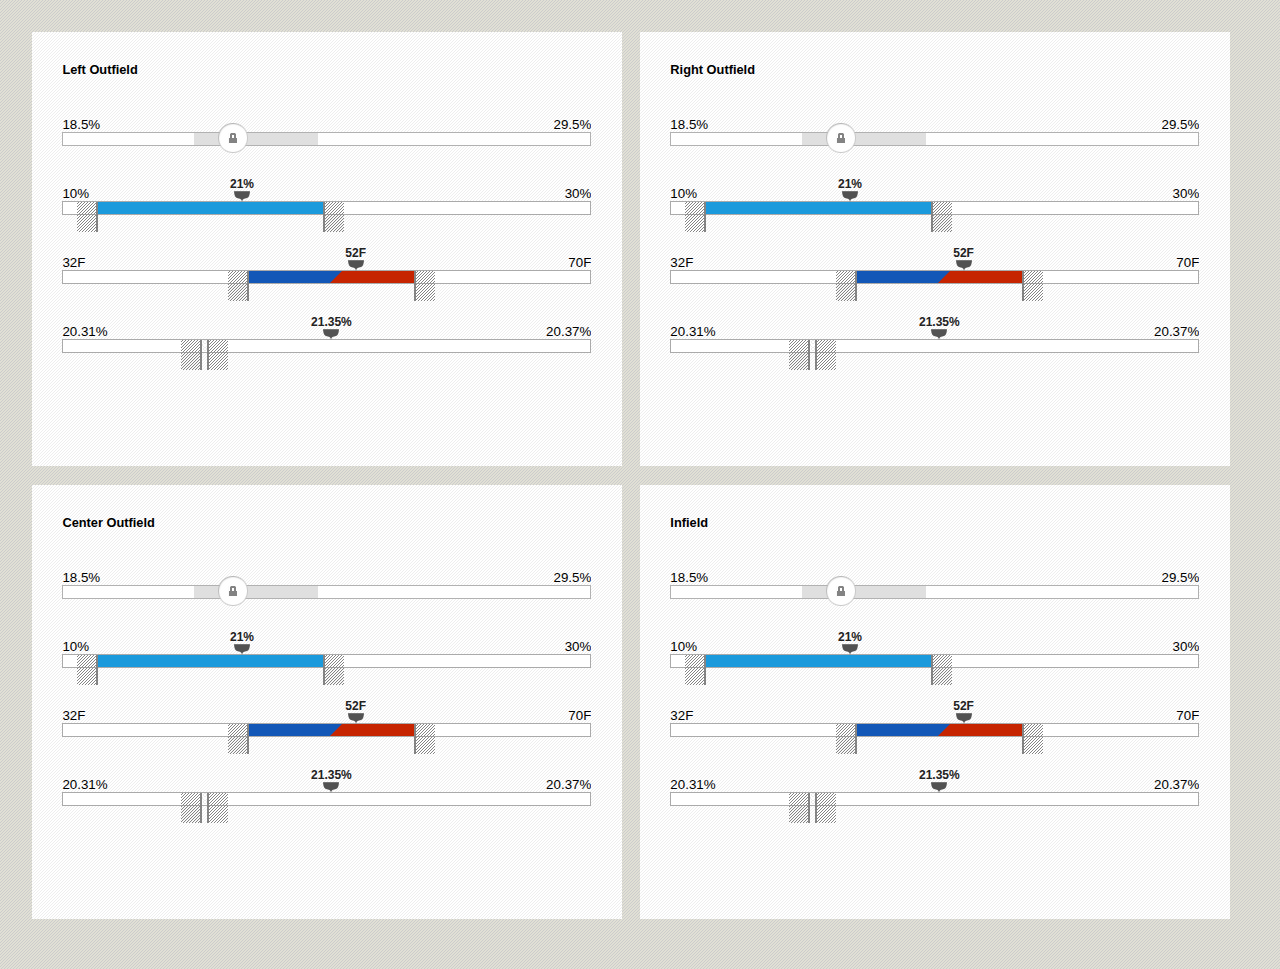
==== commit 1ed74e7f: "full grouping" ====
--- a/thresholds.html
+++ b/thresholds.html
@@ -11,17 +11,17 @@
     
 
 
-    .sensor_thresholds {width: 43.5%;margin: 0 1.5% 1.5% 0; padding: 2.5% 2.5% 10%;background: #eee url('/images/l.png');float:left;}
+    .sensor_thresholds {width: 43.5%;margin: 0 1.5% 1.5% 0; padding: 2.5% 2.5% 6%;background: #eee url('/images/l.png');float:left;}
 
     @media screen and (max-width: 700px) {
-    .sensor_thresholds {width: 95%;margin: 0 0 1.5%; padding: 2.5% 2.5% 10%;float:none;}
+    .sensor_thresholds {width: 95%;margin: 0 0 1.5%; padding: 2.5% 2.5% 5%;float:none;}
     }
 
     .sensor_thresholds h2 {font-size: .8em; margin: 0;}
     .sensor_thresholds .threshold,
-    .sensor_thresholds .controller {margin: 16px 0;}
-
-    .sensor_thresholds input {width: 50%; margin:0; padding: 0;display: block; float:left;border: 0; font-weight: bold;background-color:transparent;}
+    .sensor_thresholds .controller {margin: 40px 0;}
+
+    .sensor_thresholds input {width: 50%; margin:0; padding: 0;display: block; float:left;border: 0; font-weight: normal;background-color:transparent;}
     .sensor_thresholds .controller_slider input {padding: 0 0 10px;}
     .sensor_thresholds input.below {text-align: left;}
     .sensor_thresholds input.above {text-align: right;}
@@ -30,7 +30,7 @@
 
 
     /* Slider Colors */
-    .sensor_thresholds .moisture_slider .ui-slider-range {background: #05AFF7;}
+    .sensor_thresholds .moisture_slider .ui-slider-range {background: #1b9adc;}
     .sensor_thresholds .temperature_slider .ui-slider-range {
       background: #d8fbff;
       background: -moz-linear-gradient(left, #d8fbff 0%, #2cc5e0 26%, #c1ea59 52%, #f28500 79%, #e85719 99%);
@@ -43,50 +43,59 @@
     }
 
     .sensor_thresholds .temperature_slider .ui-slider-range {
-      background: #108fef;
-background: -moz-linear-gradient(left, #108fef 0%, #5ebde0 35%, #ef6610 70%, #f45b02 76%, #ea3219 100%);
-background: -webkit-gradient(linear, left top, right top, color-stop(0%,#108fef), color-stop(35%,#5ebde0), color-stop(70%,#ef6610), color-stop(76%,#f45b02), color-stop(100%,#ea3219));
-background: -webkit-linear-gradient(left, #108fef 0%,#5ebde0 35%,#ef6610 70%,#f45b02 76%,#ea3219 100%);
-background: -o-linear-gradient(left, #108fef 0%,#5ebde0 35%,#ef6610 70%,#f45b02 76%,#ea3219 100%);
-background: -ms-linear-gradient(left, #108fef 0%,#5ebde0 35%,#ef6610 70%,#f45b02 76%,#ea3219 100%);
-background: linear-gradient(to right, #108fef 0%,#5ebde0 35%,#ef6610 70%,#f45b02 76%,#ea3219 100%);
-filter: progid:DXImageTransform.Microsoft.gradient( startColorstr='#108fef', endColorstr='#ea3219',GradientType=1 );
+      background: #1257b7;
+background: -moz-linear-gradient(-45deg,  #1257b7 52%, #c62400 53%);
+background: -webkit-gradient(linear, left top, right bottom, color-stop(52%,#1257b7), color-stop(53%,#c62400));
+background: -webkit-linear-gradient(-45deg,  #1257b7 52%,#c62400 53%);
+background: -o-linear-gradient(-45deg,  #1257b7 52%,#c62400 53%);
+background: -ms-linear-gradient(-45deg,  #1257b7 52%,#c62400 53%);
+background: linear-gradient(135deg,  #1257b7 52%,#c62400 53%);
+filter: progid:DXImageTransform.Microsoft.gradient( startColorstr='#1257b7', endColorstr='#c62400',GradientType=1 );
 
     }
     .sensor_thresholds .temperature_slider {background: rgba(255, 255, 255, 0.95);}
     
 
     .sensor_thresholds .salinity_slider {background: #fff;}
-    .sensor_thresholds .salinity_slider .ui-slider-range {background: #ccc url('/images/salt.png') 0 4px;}
+    .sensor_thresholds .salinity_slider .ui-slider-range {background: #fff url('/images/salt.png') 0 4px;}
 
     /* Handle Icons */
     .sensor_thresholds .ui-slider-handle {cursor: move;}
+    .sensor_thresholds .controller_slider {height: 12px;}
     .sensor_thresholds .controller_slider .ui-slider-handle {
       top: -10px;
       margin-left: -20px;
-    }
-    .sensor_thresholds .controller_slider .ui-slider-handle {background: transparent url('/images/controller_drop.png') no-repeat;}
-    .sensor_thresholds .controller_slider .ui-slider-handle.locked {background: transparent url('/images/controller_drop.png') no-repeat;}
-    .sensor_thresholds .ui-slider-horizontal .ui-slider-handle.below {background: transparent url('/images/flag_l.png') no-repeat;}
-    .sensor_thresholds .ui-slider-horizontal .ui-slider-handle.above {background: transparent url('/images/flag_r.png') no-repeat;}
-    .sensor_thresholds .ui-slider-horizontal .ui-slider-handle.below.on {background: transparent url('/images/flag_l_o.png') no-repeat;}
-    .sensor_thresholds .ui-slider-horizontal .ui-slider-handle.above.on {background: transparent url('/images/flag_r_o.png') no-repeat;}
+      width: 40px;
+      height: 30px;
+    }
+
+    .ui-slider-handle {outline-style: none;}
+
+    .sensor_thresholds .controller_slider .ui-slider-handle {background: transparent url('/images/controller3.png') no-repeat;}
+    .sensor_thresholds .controller_slider .ui-slider-handle.locked {background: transparent url('/images/locked.png') no-repeat;}
+    
+    .sensor_thresholds .ui-slider-horizontal .ui-slider-handle.below {background: transparent url('/images/flag_l_s.png');}
+    .sensor_thresholds .ui-slider-horizontal .ui-slider-handle.above {background: transparent url('/images/flag_r_s.png');}
+    .sensor_thresholds .ui-slider-horizontal .ui-slider-handle.below.on {background: transparent url('/images/flag_l_s_o.png');}
+    .sensor_thresholds .ui-slider-horizontal .ui-slider-handle.above.on {background: transparent url('/images/flag_r_s_o.png');}
 
     .sensor_thresholds .controller_slider .range_key {background: #1CC950;height: 12px;text-indent: -9999px; overflow: hidden;}
-
+    .sensor_thresholds .ui-state-disabled .range_key {background: #ddd;}
     /* Range Key */
     .range_key_container {position:relative;border:1px solid #ccc;height: 100px;}
-    .range_key {background: #05AFF7;height: 10px;font-size: 8px;color: #fff;text-align:center;}
+    .range_key {background: #05AFF7;height: 20px;font-size: 8px;color: #fff;text-align:center;}
 
     /* Value Marker */
-    .value_marker {width:40px;height:20px;padding:10px 0 0; font-size: 16px;text-align:center;font-weight: bold;background: url('/images/pinpoint3.png');}
+    .value_marker {background: url('/images/carrot2.png') no-repeat bottom center;width:40px;height:25px;padding:0px 0 0; font-size: 12px;text-align:center;font-weight: bold;}
+
+    .threshold {position:relative;}
 
   </style>
 
   <link rel="stylesheet" href="css/jqueryui.css" />
   <script type='text/javascript' src='/javascripts/inheritence.js'></script>
-  <script type='text/javascript' src='/javascripts/jquery.js'></script>
-  <script type='text/javascript' src='/javascripts/jquery-ui.js'></script>
+  <script type='text/javascript' src='/javascripts/jquery-1.3.2.js'></script>
+  <script type='text/javascript' src='/javascripts/jquery-ui.min.js'></script>
   <script type='text/javascript' src='/javascripts/threshold.js'></script>
   <script type="text/javascript">
 
@@ -94,6 +103,11 @@
   
     var thresholds = new Thresholds('.sensor_thresholds');
 
+    function tester(){
+      var ar = $('.tester .slider').slider('values')
+      //alert(ar[0]+'_'+ar[1])
+    }
+    // var intervalID = setInterval(tester, 5000)
   })
 
   </script>
--- a/css/jqueryui.css
+++ b/css/jqueryui.css
@@ -640,7 +640,7 @@
   height: 12px;
 }
 .ui-slider-horizontal .ui-slider-handle {
-  top: 0;
+  top: 0px;
   margin-left: -20px;
 }
 .ui-slider-horizontal .ui-slider-range {
@@ -785,7 +785,7 @@
 /* Component containers
 ----------------------------------*/
 .ui-widget {
-  font-family: Verdana,Arial,sans-serif;
+  font-family: Helvetica,Arial,sans-serif;
   font-size: 1.1em;
 }
 .ui-widget .ui-widget {
@@ -904,15 +904,15 @@
 .ui-priority-secondary,
 .ui-widget-content .ui-priority-secondary,
 .ui-widget-header .ui-priority-secondary {
-  opacity: .7;
-  filter:Alpha(Opacity=70);
+  opacity: .5;
+  filter:Alpha(Opacity=50);
   font-weight: normal;
 }
 .ui-state-disabled,
 .ui-widget-content .ui-state-disabled,
 .ui-widget-header .ui-state-disabled {
-  opacity: .35;
-  filter:Alpha(Opacity=35);
+  opacity: .90;
+  filter:Alpha(Opacity=90);
   background-image: none;
 }
 .ui-state-disabled .ui-icon {
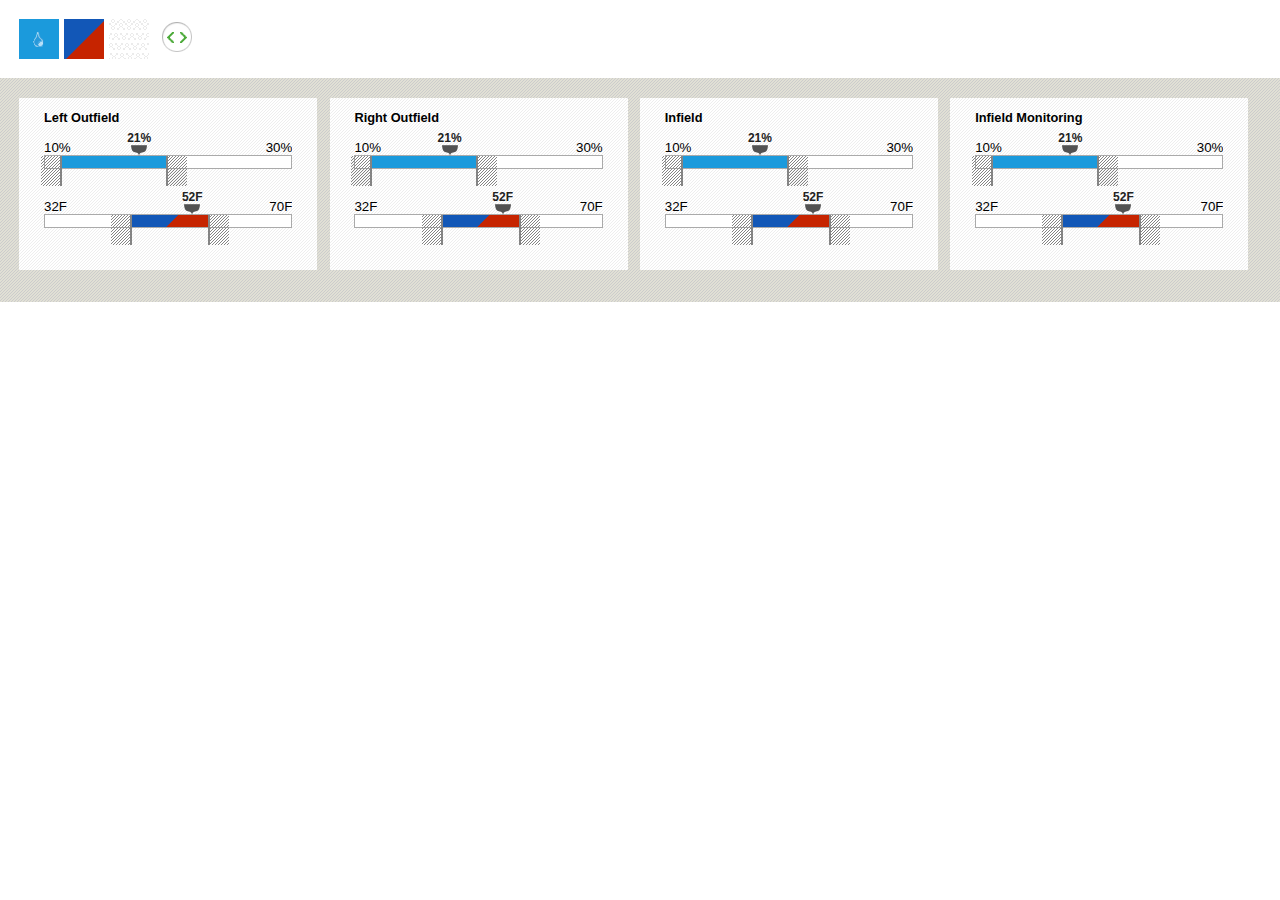
==== commit 3bce4822: "basic zoom framework, threshold gridding" ====
--- a/thresholds.html
+++ b/thresholds.html
@@ -7,19 +7,45 @@
 
     body {margin:0; padding: 0;font-size: 100%; font-family: Helvetica, Arial, 'san-serif';}
         
-    #container {width: 95%;padding: 2.5% ;background: #ccc url('/images/l_dark.png'); overflow: auto;}
-    
-
-
-    .sensor_thresholds {width: 43.5%;margin: 0 1.5% 1.5% 0; padding: 2.5% 2.5% 6%;background: #eee url('/images/l.png');float:left;}
-
-    @media screen and (max-width: 700px) {
-    .sensor_thresholds {width: 95%;margin: 0 0 1.5%; padding: 2.5% 2.5% 5%;float:none;}
+    #bar {width: 97%;padding: 1.5%;overflow: auto;}
+    #bar a {width: 40px; height: 40px;margin: 0 5px 0 0;float:left;text-indent: -9999px;}
+    
+    #bar #moisture_button {background: #1b9adc url('/images/moisture_button.png');}
+    #bar #temp_button {
+      background: #1257b7;
+      background: -moz-linear-gradient(-45deg,  #1257b7 52%, #c62400 53%);
+      background: -webkit-gradient(linear, left top, right bottom, color-stop(52%,#1257b7), color-stop(53%,#c62400));
+      background: -webkit-linear-gradient(-45deg,  #1257b7 52%,#c62400 53%);
+      background: -o-linear-gradient(-45deg,  #1257b7 52%,#c62400 53%);
+      background: -ms-linear-gradient(-45deg,  #1257b7 52%,#c62400 53%);
+      background: linear-gradient(135deg,  #1257b7 52%,#c62400 53%);
+      filter: progid:DXImageTransform.Microsoft.gradient( startColorstr='#1257b7', endColorstr='#c62400',GradientType=1 );
+
+    }
+    #bar #salt_button {background: #fff url('/images/salt.png') 0 4px;}
+    #bar #controller_button {background: transparent url('/images/controller3.png') 3px 3px no-repeat;}
+
+    #container {width: 97%;padding: 1.5%;background: #ccc url('/images/l_dark.png'); overflow: auto;}
+    
+
+
+    .sensor_thresholds {width: 20%;margin: 0 1% 1% 0; padding: 1% 2% 1%;background: #eee url('/images/l.png');float:left;}
+
+    @media screen and (max-width: 900px) {
+    #bar {width: 95%;padding: 2.5%;}
+
+    #container {width: 95%;padding: 2.5%;background: #ccc url('/images/l_dark.png'); overflow: auto;}
+
+    .sensor_thresholds {width: 44%;margin: 0 1% 1% 0; padding: 1% 2% 1%;background: #eee url('/images/l.png');float:left;}
+    }
+
+    @media screen and (max-width: 500px) {
+    .sensor_thresholds {width: 95%;margin: 0 0 1.5%; padding: 1% 2.5% 1%;float:none;}
     }
 
     .sensor_thresholds h2 {font-size: .8em; margin: 0;}
     .sensor_thresholds .threshold,
-    .sensor_thresholds .controller {margin: 40px 0;}
+    .sensor_thresholds .controller {margin: 15px 0 30px;}
 
     .sensor_thresholds input {width: 50%; margin:0; padding: 0;display: block; float:left;border: 0; font-weight: normal;background-color:transparent;}
     .sensor_thresholds .controller_slider input {padding: 0 0 10px;}
@@ -44,13 +70,13 @@
 
     .sensor_thresholds .temperature_slider .ui-slider-range {
       background: #1257b7;
-background: -moz-linear-gradient(-45deg,  #1257b7 52%, #c62400 53%);
-background: -webkit-gradient(linear, left top, right bottom, color-stop(52%,#1257b7), color-stop(53%,#c62400));
-background: -webkit-linear-gradient(-45deg,  #1257b7 52%,#c62400 53%);
-background: -o-linear-gradient(-45deg,  #1257b7 52%,#c62400 53%);
-background: -ms-linear-gradient(-45deg,  #1257b7 52%,#c62400 53%);
-background: linear-gradient(135deg,  #1257b7 52%,#c62400 53%);
-filter: progid:DXImageTransform.Microsoft.gradient( startColorstr='#1257b7', endColorstr='#c62400',GradientType=1 );
+      background: -moz-linear-gradient(-45deg,  #1257b7 52%, #c62400 53%);
+      background: -webkit-gradient(linear, left top, right bottom, color-stop(52%,#1257b7), color-stop(53%,#c62400));
+      background: -webkit-linear-gradient(-45deg,  #1257b7 52%,#c62400 53%);
+      background: -o-linear-gradient(-45deg,  #1257b7 52%,#c62400 53%);
+      background: -ms-linear-gradient(-45deg,  #1257b7 52%,#c62400 53%);
+      background: linear-gradient(135deg,  #1257b7 52%,#c62400 53%);
+      filter: progid:DXImageTransform.Microsoft.gradient( startColorstr='#1257b7', endColorstr='#c62400',GradientType=1 );
 
     }
     .sensor_thresholds .temperature_slider {background: rgba(255, 255, 255, 0.95);}
@@ -74,6 +100,11 @@
     .sensor_thresholds .controller_slider .ui-slider-handle {background: transparent url('/images/controller3.png') no-repeat;}
     .sensor_thresholds .controller_slider .ui-slider-handle.locked {background: transparent url('/images/locked.png') no-repeat;}
     
+    .sensor_thresholds .monitoring .controller_slider .ui-slider-handle {display:none;}
+    .sensor_thresholds .monitoring .controller_slider .range_key {display:none;}
+    .sensor_thresholds .monitoring .controller_slider input {visibility: hidden;}
+
+
     .sensor_thresholds .ui-slider-horizontal .ui-slider-handle.below {background: transparent url('/images/flag_l_s.png');}
     .sensor_thresholds .ui-slider-horizontal .ui-slider-handle.above {background: transparent url('/images/flag_r_s.png');}
     .sensor_thresholds .ui-slider-horizontal .ui-slider-handle.below.on {background: transparent url('/images/flag_l_s_o.png');}
@@ -116,6 +147,13 @@
 
 <body> 
 
+<div id='bar'>
+<a id='moisture_button'>Moisture</a>
+<a id='temp_button'>Temperature</a>
+<a id='salt_button'>Salinity</a>
+<a id='controller_button'>Control</a>
+</div>
+
 <div id='container'>
 
   <div class='sensor_thresholds'>    
@@ -179,7 +217,7 @@
 
 
   <div class='sensor_thresholds'>      
-    <h2>Center Outfield</h2>
+    <h2>Infield</h2>
 
     <div class='controller'>
       <input type="text" class="controller_below below" /><input type="text" class="controller_above above" />
@@ -210,9 +248,9 @@
 
   <div class='sensor_thresholds'>    
     
-    <h2>Infield</h2>
-
-    <div class='controller'>
+    <h2>Infield Monitoring</h2>
+
+    <div class='controller monitoring'>
       <input type="text" class="controller_below below" /><input type="text" class="controller_above above" />
       <div class="controller_slider slider"></div>
     </div>
@@ -242,6 +280,33 @@
 
 </div>
 
+
+<script type='text/javascript'>
+
+$(document).ready(function(){
+
+$('.controller').hide();
+$('.salinity_threshold').hide();  
+
+$('#moisture_button').click(function(){
+  $('.moisture_threshold').slideToggle();    
+})
+
+$('#temp_button').click(function(){
+  $('.temperature_threshold').slideToggle();    
+})
+$('#salt_button').click(function(){
+  $('.salinity_threshold').slideToggle();    
+})
+$('#controller_button').click(function(){
+  $('.controller').slideToggle();    
+})
+
+
+})
+
+</script>
+
 </body>
 
 </html>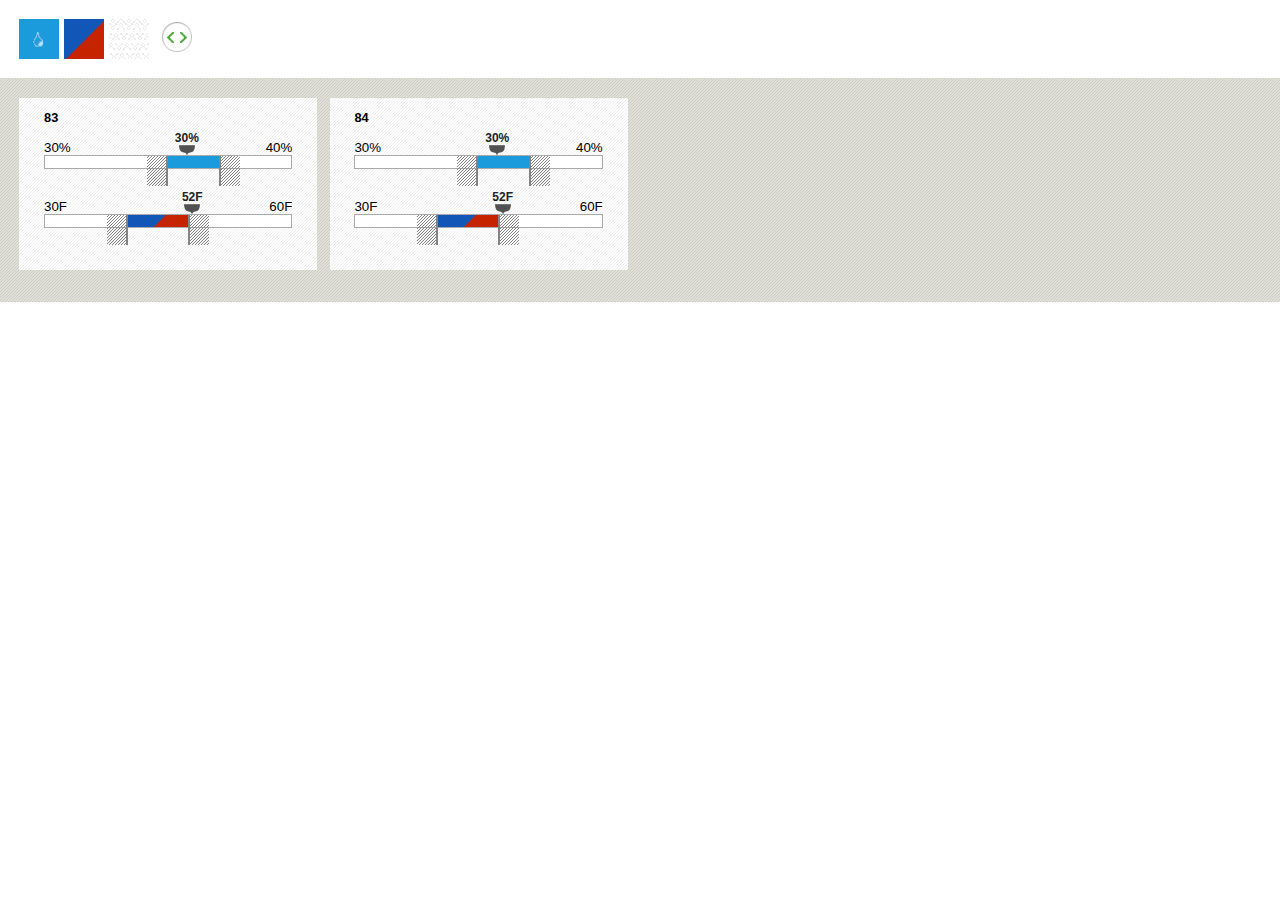
==== commit 4baf38c9: "thresholds dynamic" ====
--- a/thresholds.html
+++ b/thresholds.html
@@ -2,7 +2,7 @@
 <html lang='en'> 
 <head>
   <meta charset='utf-8' /> 
-  <title>charts</title>
+  <title>thresholds</title>
   <style type='text/css'>
 
     body {margin:0; padding: 0;font-size: 100%; font-family: Helvetica, Arial, 'san-serif';}
@@ -132,7 +132,7 @@
 
   $(document).ready(function(){
   
-    var thresholds = new Thresholds('.sensor_thresholds');
+    var thresholds = new Thresholds('#container');
 
     function tester(){
       var ar = $('.tester .slider').slider('values')
@@ -156,7 +156,7 @@
 
 <div id='container'>
 
-  <div class='sensor_thresholds'>    
+  <div style="display:none" class='sensor_thresholds'>    
     <h2>Left Outfield</h2>
 
     <div class='controller'>
@@ -164,7 +164,7 @@
       <div class="controller_slider slider"></div>
     </div>
 
-    <div class='range_key_container' style='display:none'></div>
+    
 
     
     <div class='moisture_threshold threshold'>
@@ -185,97 +185,6 @@
   </div>
 
 
-
-  <div class='sensor_thresholds'>    
-    <h2>Right Outfield</h2>
-
-    <div class='controller'>
-      <input type="text" class="controller_below below" /><input type="text" class="controller_above above" />
-      <div class="controller_slider slider"></div>
-    </div>
-
-    <div class='range_key_container' style='display:none'></div>
-
-    
-    <div class='moisture_threshold threshold'>
-      <input type="text" class="moisture_below below" /><input type="text" class="moisture_above above" />
-      <div class="moisture_slider slider"></div>
-    </div>
-
-    <div class='temperature_threshold threshold'>
-      <input type="text" class="temperature_below below" /><input type="text" class="temperature_above above" />
-      <div class="temperature_slider slider"></div>
-    </div>
-
-    <div class='salinity_threshold threshold'>
-      <input type="text" class="salinity_below below" /><input type="text" class="salinity_above above" />
-      <div class="salinity_slider slider"></div>
-    </div>
-
-  </div>
-  
-
-
-  <div class='sensor_thresholds'>      
-    <h2>Infield</h2>
-
-    <div class='controller'>
-      <input type="text" class="controller_below below" /><input type="text" class="controller_above above" />
-      <div class="controller_slider slider"></div>
-    </div>
-
-    <div class='range_key_container' style='display:none'></div>
-
-    
-    <div class='moisture_threshold threshold'>
-      <input type="text" class="moisture_below below" /><input type="text" class="moisture_above above" />
-      <div class="moisture_slider slider"></div>
-    </div>
-
-    <div class='temperature_threshold threshold'>
-      <input type="text" class="temperature_below below" /><input type="text" class="temperature_above above" />
-      <div class="temperature_slider slider"></div>
-    </div>
-
-    <div class='salinity_threshold threshold'>
-      <input type="text" class="salinity_below below" /><input type="text" class="salinity_above above" />
-      <div class="salinity_slider slider"></div>
-    </div>
-
-  </div>
-
-
-
-  <div class='sensor_thresholds'>    
-    
-    <h2>Infield Monitoring</h2>
-
-    <div class='controller monitoring'>
-      <input type="text" class="controller_below below" /><input type="text" class="controller_above above" />
-      <div class="controller_slider slider"></div>
-    </div>
-
-    <div class='range_key_container' style='display:none'></div>
-
-    
-    <div class='moisture_threshold threshold'>
-      <input type="text" class="moisture_below below" /><input type="text" class="moisture_above above" />
-      <div class="moisture_slider slider"></div>
-    </div>
-
-    <div class='temperature_threshold threshold'>
-      <input type="text" class="temperature_below below" /><input type="text" class="temperature_above above" />
-      <div class="temperature_slider slider"></div>
-    </div>
-
-    <div class='salinity_threshold threshold'>
-      <input type="text" class="salinity_below below" /><input type="text" class="salinity_above above" />
-      <div class="salinity_slider slider"></div>
-    </div>
-
-    
-  </div>
-
  
 
 </div>
